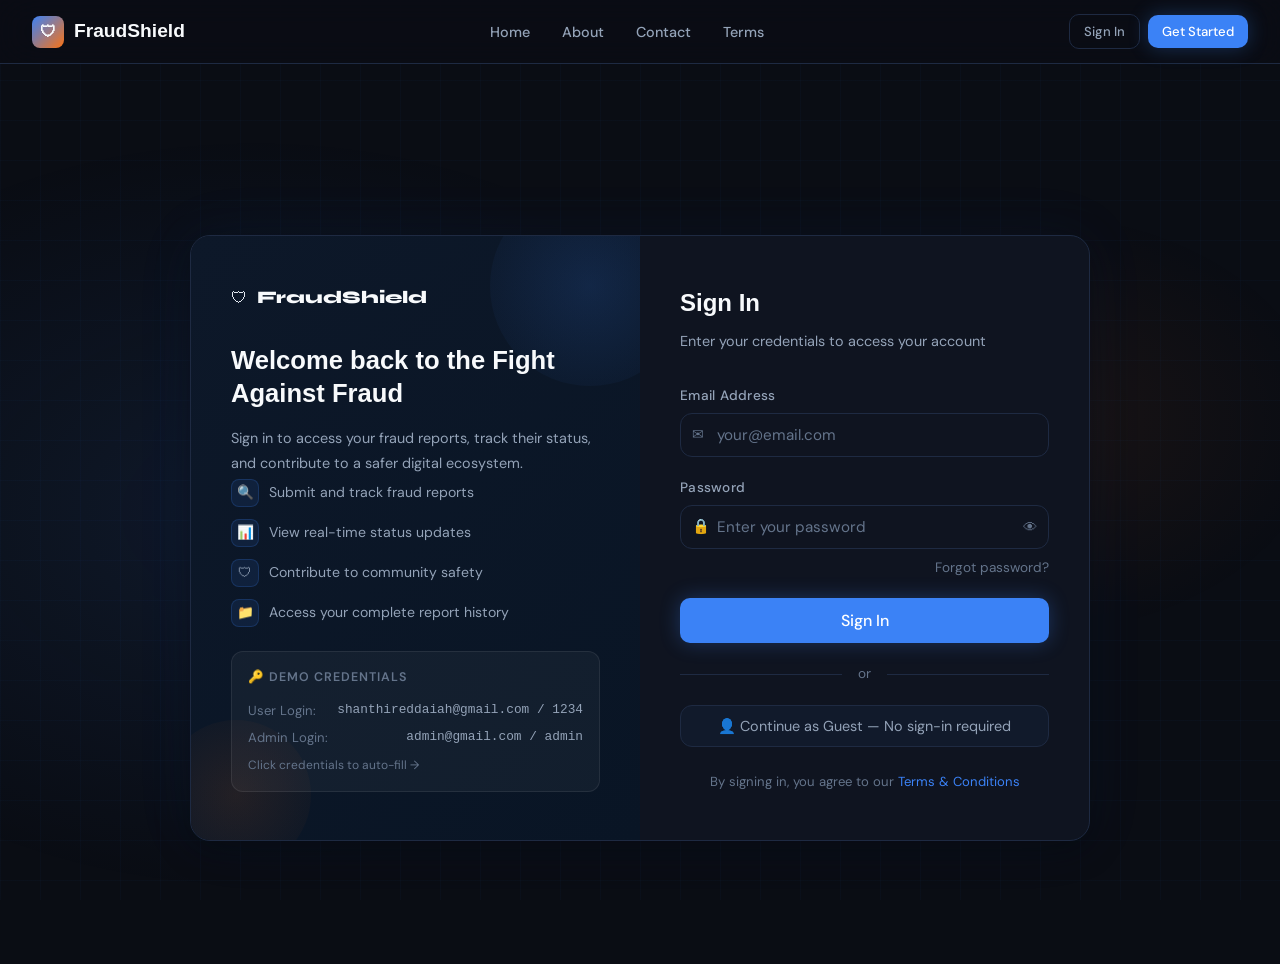
==== login.html @ a85799cc "Add files via upload initial commit" ====
<!DOCTYPE html>
<html lang="en">
<head>
<meta charset="UTF-8">
<meta name="viewport" content="width=device-width, initial-scale=1.0">
<title>Sign In — FraudShield</title>
<link rel="stylesheet" href="style.css">
<style>
.auth-page {
  min-height: 100vh;
  display: flex;
  align-items: center;
  justify-content: center;
  padding: 5rem 1rem 2rem;
  position: relative;
  overflow: hidden;
}

.auth-bg {
  position: absolute; inset: 0;
  background:
    radial-gradient(ellipse 60% 60% at 20% 50%, rgba(59,130,246,0.1) 0%, transparent 70%),
    radial-gradient(ellipse 40% 40% at 80% 40%, rgba(249,115,22,0.07) 0%, transparent 60%);
  pointer-events: none;
}

.auth-container {
  display: grid;
  grid-template-columns: 1fr 1fr;
  gap: 0;
  max-width: 900px;
  width: 100%;
  background: var(--bg2);
  border: 1px solid var(--border);
  border-radius: var(--radius-lg);
  overflow: hidden;
  box-shadow: var(--shadow), 0 0 60px rgba(59,130,246,0.08);
  position: relative;
  z-index: 1;
}

.auth-left {
  background: linear-gradient(135deg, #0d1829 0%, #091525 100%);
  padding: 3rem 2.5rem;
  display: flex;
  flex-direction: column;
  justify-content: space-between;
  position: relative;
  overflow: hidden;
}

.auth-left::before {
  content: '';
  position: absolute;
  top: -50px; right: -50px;
  width: 200px; height: 200px;
  background: radial-gradient(circle, rgba(59,130,246,0.15), transparent);
  border-radius: 50%;
}

.auth-left::after {
  content: '';
  position: absolute;
  bottom: -30px; left: -30px;
  width: 150px; height: 150px;
  background: radial-gradient(circle, rgba(249,115,22,0.1), transparent);
  border-radius: 50%;
}

.auth-brand { position: relative; z-index: 1; }
.auth-brand .logo { display: flex; align-items: center; gap: 10px; margin-bottom: 2rem; }
.auth-brand h2 {
  font-family: sans-serif;
  font-size: 1.6rem; font-weight: 800; color: var(--heading);
  line-height: 1.3; margin-bottom: 1rem;
}
.auth-brand p { color: var(--text2); font-size: 0.9rem; line-height: 1.7; }

.auth-features {
  position: relative; z-index: 1;
}
.auth-feature-item {
  display: flex; align-items: center; gap: 10px;
  margin-bottom: 0.75rem;
  color: var(--text2); font-size: 0.88rem;
}
.auth-feature-item span:first-child {
  width: 28px; height: 28px;
  background: rgba(59,130,246,0.1); border: 1px solid rgba(59,130,246,0.2);
  border-radius: 8px; display: flex; align-items: center; justify-content: center;
  font-size: 0.85rem; flex-shrink: 0;
}

.auth-demo-creds {
  position: relative; z-index: 1;
  background: rgba(255,255,255,0.04);
  border: 1px solid rgba(255,255,255,0.08);
  border-radius: var(--radius);
  padding: 1rem;
  margin-top: 1.5rem;
}
.auth-demo-creds h4 {
  font-size: 0.78rem; font-weight: 600; color: var(--text3);
  letter-spacing: 0.08em; text-transform: uppercase; margin-bottom: 0.75rem;
}
.cred-row {
  display: flex; justify-content: space-between;
  margin-bottom: 0.4rem; font-size: 0.82rem;
}
.cred-label { color: var(--text3); }
.cred-val {
  color: var(--text2); font-family: monospace;
  font-size: 0.8rem; cursor: pointer;
}
.cred-val:hover { color: var(--primary); }

.auth-right {
  padding: 3rem 2.5rem;
}

.auth-right h3 {
  font-family: sans-serif;
  font-size: 1.5rem; font-weight: 800; color: var(--heading);
  margin-bottom: 0.5rem;
}
.auth-right .subtitle {
  color: var(--text2); font-size: 0.9rem; margin-bottom: 2rem;
}

.input-wrapper {
  position: relative;
}
.input-icon {
  position: absolute; left: 12px; top: 50%; transform: translateY(-50%);
  color: var(--text3); font-size: 0.9rem; pointer-events: none;
}
.input-wrapper input { padding-left: 36px; }

.show-password {
  position: absolute; right: 12px; top: 50%; transform: translateY(-50%);
  background: none; border: none; color: var(--text3);
  cursor: pointer; font-size: 0.9rem; transition: color 0.2s;
}
.show-password:hover { color: var(--text); }

.forgot-link {
  display: block; text-align: right;
  color: var(--text3); font-size: 0.85rem; text-decoration: none;
  margin-top: 0.5rem; transition: color 0.2s;
}
.forgot-link:hover { color: var(--primary); }

.divider-text {
  display: flex; align-items: center; gap: 1rem;
  margin: 1.25rem 0; color: var(--text3); font-size: 0.85rem;
}
.divider-text::before, .divider-text::after {
  content: ''; flex: 1; height: 1px; background: var(--border);
}

.guest-btn {
  width: 100%;
  background: var(--glass);
  border: 1px solid var(--border);
  border-radius: var(--radius);
  padding: 11px;
  color: var(--text2);
  font-family: 'DM Sans', sans-serif;
  font-size: 0.9rem;
  cursor: pointer;
  transition: all 0.2s;
  display: flex; align-items: center; justify-content: center; gap: 8px;
}
.guest-btn:hover { border-color: var(--border2); color: var(--heading); background: rgba(59,130,246,0.05); }

@media (max-width: 768px) {
  .auth-container { grid-template-columns: 1fr; }
  .auth-left { display: none; }
  .auth-right { padding: 2rem 1.5rem; }
}
</style>
</head>
<body>
<div id="nav-placeholder"></div>
<div id="toast-container"></div>

<main>
  <div class="auth-page">
    <div class="auth-bg"></div>
    <div class="auth-container">
      <!-- LEFT PANEL -->
      <div class="auth-left">
        <div class="auth-brand">
          <div class="logo">
            <div class="logo-icon">🛡</div>
            <span style="font-family:'Syne',sans-serif;font-weight:800;font-size:1.1rem;color:var(--heading);">FraudShield</span>
          </div>
          <h2>Welcome back to the Fight Against Fraud</h2>
          <p>Sign in to access your fraud reports, track their status, and contribute to a safer digital ecosystem.</p>
        </div>
        <div>
          <div class="auth-features">
            <div class="auth-feature-item"><span>🔍</span><span>Submit and track fraud reports</span></div>
            <div class="auth-feature-item"><span>📊</span><span>View real-time status updates</span></div>
            <div class="auth-feature-item"><span>🛡</span><span>Contribute to community safety</span></div>
            <div class="auth-feature-item"><span>📁</span><span>Access your complete report history</span></div>
          </div>
          <div class="auth-demo-creds">
            <h4>🔑 Demo Credentials</h4>
            <div class="cred-row"><span class="cred-label">User Login:</span><span class="cred-val" onclick="fillCreds('shanthireddaiah@gmail.com','1234')">shanthireddaiah@gmail.com / 1234</span></div>
            <div class="cred-row"><span class="cred-label">Admin Login:</span><span class="cred-val" onclick="fillCreds('admin@gmail.com','admin')">admin@gmail.com / admin</span></div>
            <p style="font-size:0.75rem;color:var(--text3);margin-top:0.5rem;">Click credentials to auto-fill →</p>
          </div>
        </div>
      </div>

      <!-- RIGHT PANEL -->
      <div class="auth-right">
        <h3>Sign In</h3>
        <p class="subtitle">Enter your credentials to access your account</p>

        <div id="login-alert"></div>

        <div class="form-group">
          <label>Email Address</label>
          <div class="input-wrapper">
            <span class="input-icon">✉</span>
            <input type="email" id="email" placeholder="your@email.com" onkeydown="if(event.key==='Enter')doLogin()">
          </div>
        </div>

        <div class="form-group">
          <label>Password</label>
          <div class="input-wrapper">
            <span class="input-icon">🔒</span>
            <input type="password" id="password" placeholder="Enter your password" id="password" onkeydown="if(event.key==='Enter')doLogin()">
            <button class="show-password" onclick="togglePassword()" id="show-pw-btn">👁</button>
          </div>
          <a href="forgot.html" class="forgot-link">Forgot password?</a>
        </div>

        <button class="btn btn-primary btn-full btn-lg" onclick="doLogin()" id="login-btn">Sign In</button>

        <div class="divider-text">or</div>

        <button class="guest-btn" onclick="guestAccess()">
          👤 Continue as Guest — No sign-in required
        </button>

        <p style="text-align:center;color:var(--text3);font-size:0.82rem;margin-top:1.5rem;">
          By signing in, you agree to our <a href="terms.html" style="color:var(--primary);text-decoration:none;">Terms & Conditions</a>
        </p>
      </div>
    </div>
  </div>
</main>

<script src="app.js"></script>
<script>
document.getElementById('nav-placeholder').innerHTML = renderNav('login.html');

// Redirect if already logged in
if (Auth.isLoggedIn()) {
  const s = Auth.getSession();
  window.location.href = s.role === 'admin' ? 'admin.html' : 'dashboard.html';
}

function doLogin() {
  const email = document.getElementById('email').value.trim();
  const password = document.getElementById('password').value;
  const alertEl = document.getElementById('login-alert');
  const btn = document.getElementById('login-btn');

  if (!email || !password) {
    alertEl.innerHTML = `<div class="alert alert-error">✕ Please enter both email and password.</div>`;
    return;
  }

  btn.innerHTML = '<div class="spinner"></div> Signing in...';
  btn.disabled = true;

  setTimeout(() => {
    const result = Auth.login(email, password);
    if (result.success) {
      alertEl.innerHTML = `<div class="alert alert-success">✓ Welcome back, ${result.user.name}! Redirecting...</div>`;
      setTimeout(() => {
        window.location.href = result.user.role === 'admin' ? 'admin.html' : 'dashboard.html';
      }, 900);
    } else {
      alertEl.innerHTML = `<div class="alert alert-error">✕ ${result.error}</div>`;
      btn.innerHTML = 'Sign In';
      btn.disabled = false;
    }
  }, 600);
}

function togglePassword() {
  const pw = document.getElementById('password');
  pw.type = pw.type === 'password' ? 'text' : 'password';
}

function fillCreds(email, password) {
  document.getElementById('email').value = email;
  document.getElementById('password').value = password;
  showToast('Credentials filled! Click Sign In.', 'info');
}

function guestAccess() {
  window.location.href = 'index.html';
}
</script>
</body>
</html>
---- style.css ----
@import url('https://fonts.googleapis.com/css2?family=Syne:wght@400;500;600;700;800&family=DM+Sans:ital,opsz,wght@0,9..40,300;0,9..40,400;0,9..40,500;1,9..40,300&display=swap');

:root {
  --bg: #0a0d14;
  --bg2: #0f1420;
  --bg3: #151c2e;
  --border: #1e2a42;
  --border2: #243252;
  --primary: #3b82f6;
  --primary-glow: rgba(59,130,246,0.15);
  --primary-dark: #1d4ed8;
  --accent: #f97316;
  --accent-glow: rgba(249,115,22,0.15);
  --danger: #ef4444;
  --success: #22c55e;
  --warning: #eab308;
  --info: #38bdf8;
  --text: #e2e8f0;
  --text2: #94a3b8;
  --text3: #64748b;
  --heading: #f8fafc;
  --card: rgba(15,20,32,0.85);
  --glass: rgba(59,130,246,0.05);
  --radius: 12px;
  --radius-lg: 20px;
  --shadow: 0 8px 32px rgba(0,0,0,0.4);
  --shadow-blue: 0 0 40px rgba(59,130,246,0.15);
}

*, *::before, *::after { box-sizing: border-box; margin: 0; padding: 0; }

html { scroll-behavior: smooth; }

body {
  font-family: 'DM Sans', sans-serif;
  background: var(--bg);
  color: var(--text);
  min-height: 100vh;
  line-height: 1.6;
  overflow-x: hidden;
}

/* GRID BACKGROUND */
body::before {
  content: '';
  position: fixed;
  inset: 0;
  background-image:
    linear-gradient(rgba(59,130,246,0.03) 1px, transparent 1px),
    linear-gradient(90deg, rgba(59,130,246,0.03) 1px, transparent 1px);
  background-size: 40px 40px;
  pointer-events: none;
  z-index: 0;
}

/* NAV */
nav {
  position: fixed;
  top: 0; left: 0; right: 0;
  z-index: 1000;
  background: rgba(10,13,20,0.9);
  backdrop-filter: blur(20px);
  border-bottom: 1px solid var(--border);
  padding: 0 2rem;
  height: 64px;
  display: flex;
  align-items: center;
  justify-content: space-between;
}

.nav-logo {
  display: flex;
  align-items: center;
  gap: 10px;
  font-family: sans-serif;
  font-weight: 800;
  font-size: 1.2rem;
  color: var(--heading);
  text-decoration: none;
}

.nav-logo .logo-icon {
  width: 32px; height: 32px;
  background: linear-gradient(135deg, var(--primary), var(--accent));
  border-radius: 8px;
  display: flex; align-items: center; justify-content: center;
  font-size: 16px;
}

.nav-links {
  display: flex;
  align-items: center;
  gap: 0.25rem;
  list-style: none;
}

.nav-links a {
  padding: 6px 14px;
  color: var(--text2);
  text-decoration: none;
  font-size: 0.9rem;
  font-weight: 500;
  border-radius: 8px;
  transition: all 0.2s;
}

.nav-links a:hover, .nav-links a.active {
  color: var(--heading);
  background: var(--glass);
}

.nav-auth {
  display: flex;
  align-items: center;
  gap: 0.5rem;
}

.btn {
  display: inline-flex;
  align-items: center;
  gap: 6px;
  padding: 9px 20px;
  border-radius: 10px;
  font-size: 0.9rem;
  font-weight: 500;
  font-family: 'DM Sans', sans-serif;
  cursor: pointer;
  transition: all 0.2s;
  border: none;
  text-decoration: none;
}

.btn-ghost {
  background: transparent;
  color: var(--text2);
  border: 1px solid var(--border);
}
.btn-ghost:hover { color: var(--heading); border-color: var(--border2); background: var(--glass); }

.btn-primary {
  background: var(--primary);
  color: #fff;
  box-shadow: 0 0 20px rgba(59,130,246,0.3);
}
.btn-primary:hover { background: var(--primary-dark); box-shadow: 0 0 30px rgba(59,130,246,0.4); transform: translateY(-1px); }

.btn-accent {
  background: var(--accent);
  color: #fff;
  box-shadow: 0 0 20px rgba(249,115,22,0.3);
}
.btn-accent:hover { opacity: 0.9; transform: translateY(-1px); }

.btn-danger {
  background: var(--danger);
  color: #fff;
}
.btn-danger:hover { opacity: 0.9; }

.btn-success {
  background: var(--success);
  color: #fff;
}

.btn-sm { padding: 6px 14px; font-size: 0.82rem; }
.btn-lg { padding: 12px 28px; font-size: 1rem; }
.btn-full { width: 100%; justify-content: center; }

/* MAIN CONTENT */
main {
  padding-top: 64px;
  position: relative;
  z-index: 1;
}

/* CARDS */
.card {
  background: var(--card);
  border: 1px solid var(--border);
  border-radius: var(--radius-lg);
  padding: 1.5rem;
  backdrop-filter: blur(10px);
}

.card:hover { border-color: var(--border2); }

/* FORM ELEMENTS */
.form-group { margin-bottom: 1.25rem; }

label {
  display: block;
  font-size: 0.85rem;
  font-weight: 500;
  color: var(--text2);
  margin-bottom: 6px;
  letter-spacing: 0.02em;
}

input, select, textarea {
  width: 100%;
  background: var(--bg2);
  border: 1px solid var(--border);
  border-radius: var(--radius);
  padding: 11px 14px;
  color: var(--text);
  font-family: 'DM Sans', sans-serif;
  font-size: 0.95rem;
  transition: all 0.2s;
  outline: none;
}

input:focus, select:focus, textarea:focus {
  border-color: var(--primary);
  box-shadow: 0 0 0 3px rgba(59,130,246,0.1);
}

input::placeholder, textarea::placeholder { color: var(--text3); }

select option { background: var(--bg2); }

/* STATUS BADGES */
.badge {
  display: inline-flex;
  align-items: center;
  gap: 4px;
  padding: 3px 10px;
  border-radius: 20px;
  font-size: 0.78rem;
  font-weight: 600;
  letter-spacing: 0.04em;
  text-transform: uppercase;
}

.badge-pending { background: rgba(234,179,8,0.15); color: var(--warning); border: 1px solid rgba(234,179,8,0.2); }
.badge-verified { background: rgba(34,197,94,0.15); color: var(--success); border: 1px solid rgba(34,197,94,0.2); }
.badge-rejected { background: rgba(239,68,68,0.15); color: var(--danger); border: 1px solid rgba(239,68,68,0.2); }
.badge-review { background: rgba(56,189,248,0.15); color: var(--info); border: 1px solid rgba(56,189,248,0.2); }

/* SECTION HEADER */
.section-header {
  margin-bottom: 2rem;
}
.section-header h1, .section-header h2 {
  font-family: sans-serif;
  font-weight: 700;
  color: var(--heading);
}
.section-header p { color: var(--text2); margin-top: 0.5rem; }

/* ALERT */
.alert {
  padding: 12px 16px;
  border-radius: var(--radius);
  font-size: 0.9rem;
  margin-bottom: 1rem;
  display: flex;
  align-items: center;
  gap: 8px;
}
.alert-error { background: rgba(239,68,68,0.1); border: 1px solid rgba(239,68,68,0.2); color: #fca5a5; }
.alert-success { background: rgba(34,197,94,0.1); border: 1px solid rgba(34,197,94,0.2); color: #86efac; }
.alert-info { background: rgba(59,130,246,0.1); border: 1px solid rgba(59,130,246,0.2); color: #93c5fd; }

/* TABLE */
.data-table {
  width: 100%;
  border-collapse: collapse;
  font-size: 0.9rem;
}
.data-table th {
  text-align: left;
  padding: 10px 14px;
  font-size: 0.78rem;
  font-weight: 600;
  color: var(--text3);
  letter-spacing: 0.06em;
  text-transform: uppercase;
  border-bottom: 1px solid var(--border);
}
.data-table td {
  padding: 12px 14px;
  border-bottom: 1px solid rgba(30,42,66,0.5);
  color: var(--text);
}
.data-table tr:last-child td { border-bottom: none; }
.data-table tr:hover td { background: rgba(59,130,246,0.03); }

/* MODAL */
.modal-overlay {
  position: fixed;
  inset: 0;
  background: rgba(0,0,0,0.7);
  backdrop-filter: blur(4px);
  z-index: 9000;
  display: flex;
  align-items: center;
  justify-content: center;
  opacity: 0;
  pointer-events: none;
  transition: opacity 0.2s;
}
.modal-overlay.active { opacity: 1; pointer-events: all; }
.modal {
  background: var(--bg2);
  border: 1px solid var(--border);
  border-radius: var(--radius-lg);
  padding: 2rem;
  width: 100%;
  max-width: 480px;
  margin: 1rem;
  transform: translateY(20px);
  transition: transform 0.2s;
  box-shadow: var(--shadow), var(--shadow-blue);
}
.modal-overlay.active .modal { transform: translateY(0); }
.modal-header {
  display: flex;
  align-items: center;
  justify-content: space-between;
  margin-bottom: 1.5rem;
}
.modal-title {
  font-family: sans-serif;
  font-weight: 700;
  font-size: 1.2rem;
  color: var(--heading);
}
.modal-close {
  background: none;
  border: none;
  color: var(--text3);
  cursor: pointer;
  font-size: 1.2rem;
  transition: color 0.2s;
  padding: 4px;
}
.modal-close:hover { color: var(--heading); }

/* HAMBURGER NAV */
.nav-toggle {
  display: none;
  background: none;
  border: 1px solid var(--border);
  color: var(--text2);
  padding: 6px 10px;
  border-radius: 8px;
  cursor: pointer;
  font-size: 1.1rem;
}

/* PAGE CONTAINER */
.page-container {
  max-width: 1200px;
  margin: 0 auto;
  padding: 3rem 2rem;
}

/* DIVIDER */
.divider {
  border: none;
  border-top: 1px solid var(--border);
  margin: 1.5rem 0;
}

/* GLOW ORBS */
.glow-orb {
  position: absolute;
  border-radius: 50%;
  filter: blur(80px);
  pointer-events: none;
  opacity: 0.4;
}

/* LOADING SPINNER */
.spinner {
  width: 20px; height: 20px;
  border: 2px solid rgba(255,255,255,0.2);
  border-top-color: #fff;
  border-radius: 50%;
  animation: spin 0.6s linear infinite;
}
@keyframes spin { to { transform: rotate(360deg); } }

/* TOAST */
#toast-container {
  position: fixed;
  bottom: 2rem;
  right: 2rem;
  z-index: 99999;
  display: flex;
  flex-direction: column;
  gap: 0.5rem;
}
.toast {
  background: var(--bg2);
  border: 1px solid var(--border);
  border-radius: var(--radius);
  padding: 12px 18px;
  font-size: 0.9rem;
  box-shadow: var(--shadow);
  display: flex;
  align-items: center;
  gap: 10px;
  min-width: 280px;
  animation: slideIn 0.3s ease;
}
.toast.success { border-left: 3px solid var(--success); }
.toast.error { border-left: 3px solid var(--danger); }
.toast.info { border-left: 3px solid var(--primary); }
@keyframes slideIn { from { transform: translateX(100px); opacity: 0; } to { transform: translateX(0); opacity: 1; } }
@keyframes fadeOut { to { opacity: 0; transform: translateX(100px); } }

/* FOOTER */
footer {
  background: var(--bg2);
  border-top: 1px solid var(--border);
  padding: 3rem 2rem 2rem;
  margin-top: 4rem;
  position: relative;
  z-index: 1;
}

.footer-grid {
  max-width: 1200px;
  margin: 0 auto;
  display: grid;
  grid-template-columns: 2fr 1fr 1fr;
  gap: 3rem;
  margin-bottom: 2rem;
}

.footer-brand p {
  color: var(--text2);
  font-size: 0.9rem;
  line-height: 1.7;
  margin-top: 0.75rem;
}

.footer-links h4 {
  font-family: sans-serif;
  font-size: 0.85rem;
  font-weight: 700;
  color: var(--text2);
  letter-spacing: 0.08em;
  text-transform: uppercase;
  margin-bottom: 1rem;
}

.footer-links ul { list-style: none; }
.footer-links li { margin-bottom: 0.5rem; }
.footer-links a {
  color: var(--text3);
  text-decoration: none;
  font-size: 0.9rem;
  transition: color 0.2s;
}
.footer-links a:hover { color: var(--text); }

.footer-bottom {
  max-width: 1200px;
  margin: 0 auto;
  padding-top: 1.5rem;
  border-top: 1px solid var(--border);
  display: flex;
  align-items: center;
  justify-content: space-between;
  color: var(--text3);
  font-size: 0.85rem;
}

/* RESPONSIVE */
@media (max-width: 768px) {
  .nav-links, .nav-auth { display: none; }
  .nav-links.open, .nav-auth.open {
    display: flex;
    flex-direction: column;
    position: fixed;
    top: 64px; left: 0; right: 0;
    background: var(--bg2);
    border-bottom: 1px solid var(--border);
    padding: 1rem;
    gap: 0.25rem;
    z-index: 999;
  }
  .nav-toggle { display: block; }
  .footer-grid { grid-template-columns: 1fr; gap: 2rem; }
  .page-container { padding: 2rem 1rem; }
}
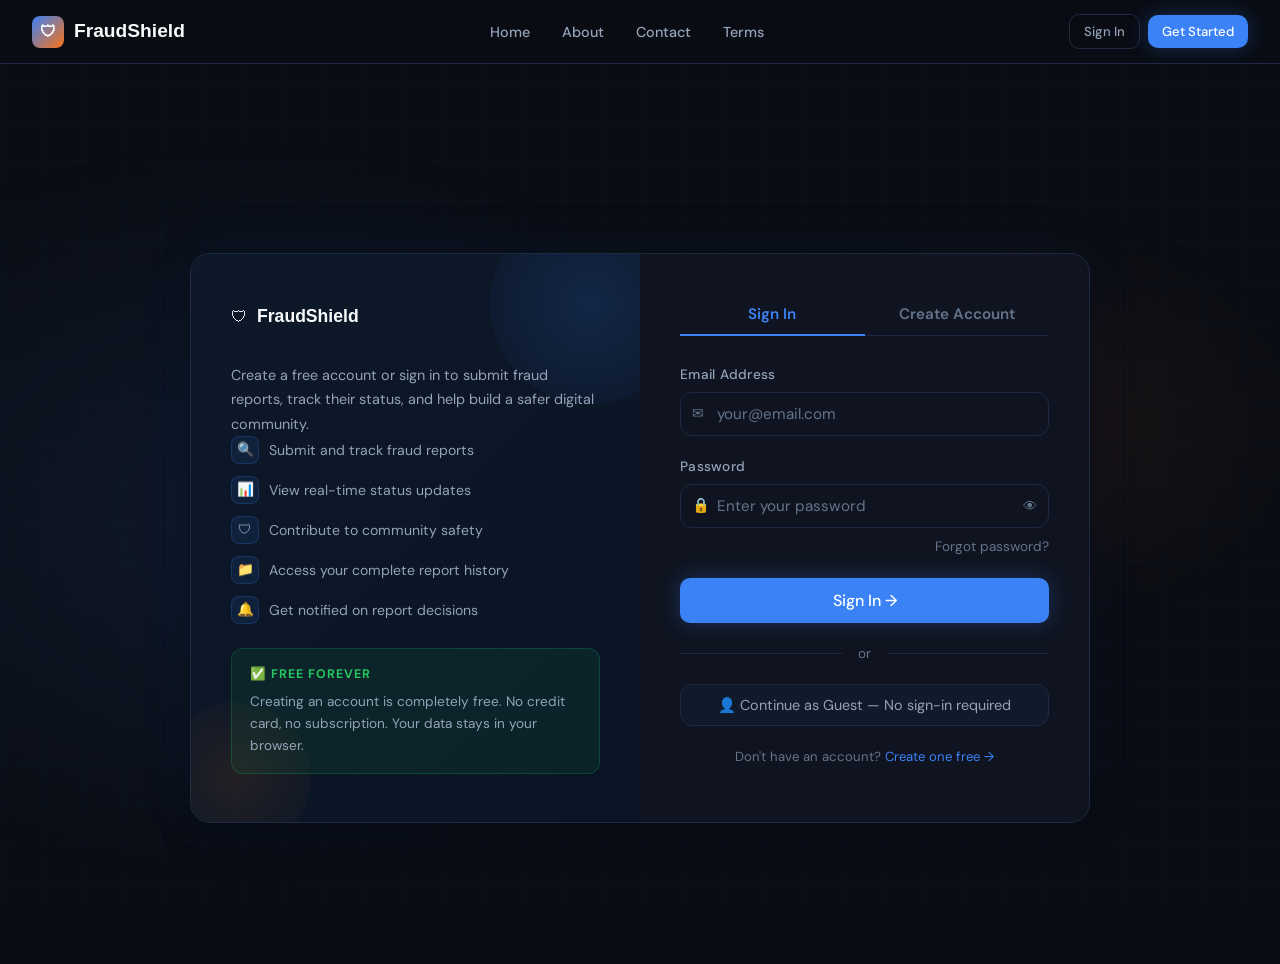
==== commit 3cff867e: "update the sign up page" ====
--- a/login.html
+++ b/login.html
@@ -3,7 +3,7 @@
 <head>
 <meta charset="UTF-8">
 <meta name="viewport" content="width=device-width, initial-scale=1.0">
-<title>Sign In — FraudShield</title>
+<title>Sign In / Sign Up — FraudShield</title>
 <link rel="stylesheet" href="style.css">
 <style>
 .auth-page {
@@ -15,7 +15,6 @@
   position: relative;
   overflow: hidden;
 }
-
 .auth-bg {
   position: absolute; inset: 0;
   background:
@@ -23,7 +22,6 @@
     radial-gradient(ellipse 40% 40% at 80% 40%, rgba(249,115,22,0.07) 0%, transparent 60%);
   pointer-events: none;
 }
-
 .auth-container {
   display: grid;
   grid-template-columns: 1fr 1fr;
@@ -38,7 +36,6 @@
   position: relative;
   z-index: 1;
 }
-
 .auth-left {
   background: linear-gradient(135deg, #0d1829 0%, #091525 100%);
   padding: 3rem 2.5rem;
@@ -48,7 +45,6 @@
   position: relative;
   overflow: hidden;
 }
-
 .auth-left::before {
   content: '';
   position: absolute;
@@ -57,7 +53,6 @@
   background: radial-gradient(circle, rgba(59,130,246,0.15), transparent);
   border-radius: 50%;
 }
-
 .auth-left::after {
   content: '';
   position: absolute;
@@ -66,19 +61,15 @@
   background: radial-gradient(circle, rgba(249,115,22,0.1), transparent);
   border-radius: 50%;
 }
-
 .auth-brand { position: relative; z-index: 1; }
 .auth-brand .logo { display: flex; align-items: center; gap: 10px; margin-bottom: 2rem; }
 .auth-brand h2 {
-  font-family: sans-serif;
+  font-family: 'Syne', sans-serif;
   font-size: 1.6rem; font-weight: 800; color: var(--heading);
   line-height: 1.3; margin-bottom: 1rem;
 }
 .auth-brand p { color: var(--text2); font-size: 0.9rem; line-height: 1.7; }
-
-.auth-features {
-  position: relative; z-index: 1;
-}
+.auth-features { position: relative; z-index: 1; }
 .auth-feature-item {
   display: flex; align-items: center; gap: 10px;
   margin-bottom: 0.75rem;
@@ -90,59 +81,60 @@
   border-radius: 8px; display: flex; align-items: center; justify-content: center;
   font-size: 0.85rem; flex-shrink: 0;
 }
-
-.auth-demo-creds {
+.left-badge {
   position: relative; z-index: 1;
-  background: rgba(255,255,255,0.04);
-  border: 1px solid rgba(255,255,255,0.08);
+  background: rgba(34,197,94,0.08);
+  border: 1px solid rgba(34,197,94,0.2);
   border-radius: var(--radius);
-  padding: 1rem;
+  padding: 1rem 1.1rem;
   margin-top: 1.5rem;
 }
-.auth-demo-creds h4 {
-  font-size: 0.78rem; font-weight: 600; color: var(--text3);
-  letter-spacing: 0.08em; text-transform: uppercase; margin-bottom: 0.75rem;
-}
-.cred-row {
-  display: flex; justify-content: space-between;
-  margin-bottom: 0.4rem; font-size: 0.82rem;
-}
-.cred-label { color: var(--text3); }
-.cred-val {
-  color: var(--text2); font-family: monospace;
-  font-size: 0.8rem; cursor: pointer;
-}
-.cred-val:hover { color: var(--primary); }
-
-.auth-right {
-  padding: 3rem 2.5rem;
-}
-
-.auth-right h3 {
-  font-family: sans-serif;
-  font-size: 1.5rem; font-weight: 800; color: var(--heading);
-  margin-bottom: 0.5rem;
-}
-.auth-right .subtitle {
-  color: var(--text2); font-size: 0.9rem; margin-bottom: 2rem;
-}
-
-.input-wrapper {
-  position: relative;
-}
+.left-badge .badge-title {
+  font-size: 0.78rem; font-weight: 700; color: var(--success);
+  letter-spacing: 0.08em; text-transform: uppercase; margin-bottom: 0.4rem;
+}
+.left-badge p { color: var(--text2); font-size: 0.85rem; line-height: 1.6; margin: 0; }
+
+/* RIGHT */
+.auth-right { padding: 2.5rem 2.5rem; }
+
+/* TABS */
+.auth-tabs {
+  display: flex;
+  border-bottom: 1px solid var(--border);
+  margin-bottom: 1.75rem;
+}
+.auth-tab {
+  flex: 1; text-align: center;
+  padding: 10px 0;
+  background: none; border: none;
+  font-family: 'DM Sans', sans-serif;
+  font-size: 0.95rem; font-weight: 600;
+  color: var(--text3);
+  cursor: pointer;
+  border-bottom: 2px solid transparent;
+  margin-bottom: -1px;
+  transition: all 0.2s;
+}
+.auth-tab.active { color: var(--primary); border-bottom-color: var(--primary); }
+.auth-tab:hover:not(.active) { color: var(--text2); }
+
+.tab-panel { display: none; }
+.tab-panel.active { display: block; }
+
+/* INPUTS */
+.input-wrapper { position: relative; }
 .input-icon {
   position: absolute; left: 12px; top: 50%; transform: translateY(-50%);
   color: var(--text3); font-size: 0.9rem; pointer-events: none;
 }
 .input-wrapper input { padding-left: 36px; }
-
 .show-password {
   position: absolute; right: 12px; top: 50%; transform: translateY(-50%);
   background: none; border: none; color: var(--text3);
   cursor: pointer; font-size: 0.9rem; transition: color 0.2s;
 }
 .show-password:hover { color: var(--text); }
-
 .forgot-link {
   display: block; text-align: right;
   color: var(--text3); font-size: 0.85rem; text-decoration: none;
@@ -150,6 +142,19 @@
 }
 .forgot-link:hover { color: var(--primary); }
 
+/* STRENGTH */
+.strength-bar {
+  height: 4px; border-radius: 2px;
+  background: var(--border); margin-top: 8px; overflow: hidden;
+}
+.strength-fill {
+  height: 100%; border-radius: 2px;
+  transition: width 0.3s ease, background 0.3s ease;
+  width: 0%;
+}
+.strength-label { font-size: 0.75rem; margin-top: 4px; color: var(--text3); }
+
+/* DIVIDER */
 .divider-text {
   display: flex; align-items: center; gap: 1rem;
   margin: 1.25rem 0; color: var(--text3); font-size: 0.85rem;
@@ -173,6 +178,20 @@
 }
 .guest-btn:hover { border-color: var(--border2); color: var(--heading); background: rgba(59,130,246,0.05); }
 
+.checkbox-row {
+  display: flex; align-items: flex-start; gap: 10px; margin-bottom: 1.25rem;
+}
+.checkbox-row input[type="checkbox"] {
+  width: 16px; height: 16px; margin-top: 3px;
+  accent-color: var(--primary); flex-shrink: 0;
+}
+.checkbox-row label {
+  font-size: 0.85rem; color: var(--text2);
+  cursor: pointer; margin: 0; line-height: 1.5;
+}
+.checkbox-row a { color: var(--primary); text-decoration: none; }
+.checkbox-row a:hover { text-decoration: underline; }
+
 @media (max-width: 768px) {
   .auth-container { grid-template-columns: 1fr; }
   .auth-left { display: none; }
@@ -188,15 +207,15 @@
   <div class="auth-page">
     <div class="auth-bg"></div>
     <div class="auth-container">
+
       <!-- LEFT PANEL -->
       <div class="auth-left">
         <div class="auth-brand">
           <div class="logo">
             <div class="logo-icon">🛡</div>
-            <span style="font-family:'Syne',sans-serif;font-weight:800;font-size:1.1rem;color:var(--heading);">FraudShield</span>
-          </div>
-          <h2>Welcome back to the Fight Against Fraud</h2>
-          <p>Sign in to access your fraud reports, track their status, and contribute to a safer digital ecosystem.</p>
+            <span style="font-family: sans-serif;font-weight:800;font-size:1.1rem;color:var(--heading);">FraudShield</span>
+          </div>
+          <p>Create a free account or sign in to submit fraud reports, track their status, and help build a safer digital community.</p>
         </div>
         <div>
           <div class="auth-features">
@@ -204,52 +223,98 @@
             <div class="auth-feature-item"><span>📊</span><span>View real-time status updates</span></div>
             <div class="auth-feature-item"><span>🛡</span><span>Contribute to community safety</span></div>
             <div class="auth-feature-item"><span>📁</span><span>Access your complete report history</span></div>
-          </div>
-          <div class="auth-demo-creds">
-            <h4>🔑 Demo Credentials</h4>
-            <div class="cred-row"><span class="cred-label">User Login:</span><span class="cred-val" onclick="fillCreds('shanthireddaiah@gmail.com','1234')">shanthireddaiah@gmail.com / 1234</span></div>
-            <div class="cred-row"><span class="cred-label">Admin Login:</span><span class="cred-val" onclick="fillCreds('admin@gmail.com','admin')">admin@gmail.com / admin</span></div>
-            <p style="font-size:0.75rem;color:var(--text3);margin-top:0.5rem;">Click credentials to auto-fill →</p>
+            <div class="auth-feature-item"><span>🔔</span><span>Get notified on report decisions</span></div>
+          </div>
+          <div class="left-badge">
+            <div class="badge-title">✅ Free Forever</div>
+            <p>Creating an account is completely free. No credit card, no subscription. Your data stays in your browser.</p>
           </div>
         </div>
       </div>
 
       <!-- RIGHT PANEL -->
       <div class="auth-right">
-        <h3>Sign In</h3>
-        <p class="subtitle">Enter your credentials to access your account</p>
-
-        <div id="login-alert"></div>
-
-        <div class="form-group">
-          <label>Email Address</label>
-          <div class="input-wrapper">
-            <span class="input-icon">✉</span>
-            <input type="email" id="email" placeholder="your@email.com" onkeydown="if(event.key==='Enter')doLogin()">
-          </div>
+
+        <div class="auth-tabs">
+          <button class="auth-tab active" id="tab-signin" onclick="switchAuthTab('signin')">Sign In</button>
+          <button class="auth-tab" id="tab-signup" onclick="switchAuthTab('signup')">Create Account</button>
         </div>
 
-        <div class="form-group">
-          <label>Password</label>
-          <div class="input-wrapper">
-            <span class="input-icon">🔒</span>
-            <input type="password" id="password" placeholder="Enter your password" id="password" onkeydown="if(event.key==='Enter')doLogin()">
-            <button class="show-password" onclick="togglePassword()" id="show-pw-btn">👁</button>
-          </div>
-          <a href="forgot.html" class="forgot-link">Forgot password?</a>
+        <!-- ── SIGN IN ── -->
+        <div class="tab-panel active" id="panel-signin">
+          <div id="signin-alert"></div>
+          <div class="form-group">
+            <label>Email Address</label>
+            <div class="input-wrapper">
+              <span class="input-icon">✉</span>
+              <input type="email" id="signin-email" placeholder="your@email.com" onkeydown="if(event.key==='Enter')doLogin()">
+            </div>
+          </div>
+          <div class="form-group">
+            <label>Password</label>
+            <div class="input-wrapper">
+              <span class="input-icon">🔒</span>
+              <input type="password" id="signin-password" placeholder="Enter your password" onkeydown="if(event.key==='Enter')doLogin()">
+              <button class="show-password" onclick="togglePw('signin-password',this)">👁</button>
+            </div>
+            <a href="forgot.html" class="forgot-link">Forgot password?</a>
+          </div>
+          <button class="btn btn-primary btn-full btn-lg" onclick="doLogin()" id="login-btn">Sign In →</button>
+          <div class="divider-text">or</div>
+          <button class="guest-btn" onclick="guestAccess()">👤 Continue as Guest — No sign-in required</button>
+          <p style="text-align:center;color:var(--text3);font-size:0.82rem;margin-top:1.25rem;">
+            Don't have an account?
+            <a href="#" onclick="switchAuthTab('signup');return false;" style="color:var(--primary);text-decoration:none;">Create one free →</a>
+          </p>
         </div>
 
-        <button class="btn btn-primary btn-full btn-lg" onclick="doLogin()" id="login-btn">Sign In</button>
-
-        <div class="divider-text">or</div>
-
-        <button class="guest-btn" onclick="guestAccess()">
-          👤 Continue as Guest — No sign-in required
-        </button>
-
-        <p style="text-align:center;color:var(--text3);font-size:0.82rem;margin-top:1.5rem;">
-          By signing in, you agree to our <a href="terms.html" style="color:var(--primary);text-decoration:none;">Terms & Conditions</a>
-        </p>
+        <!-- ── SIGN UP ── -->
+        <div class="tab-panel" id="panel-signup">
+          <div id="signup-alert"></div>
+          <div class="form-group">
+            <label>Full Name *</label>
+            <div class="input-wrapper">
+              <span class="input-icon">👤</span>
+              <input type="text" id="signup-name" placeholder="Your full name" onkeydown="if(event.key==='Enter')doSignup()">
+            </div>
+          </div>
+          <div class="form-group">
+            <label>Email Address *</label>
+            <div class="input-wrapper">
+              <span class="input-icon">✉</span>
+              <input type="email" id="signup-email" placeholder="your@email.com" onkeydown="if(event.key==='Enter')doSignup()">
+            </div>
+          </div>
+          <div class="form-group">
+            <label>Password *</label>
+            <div class="input-wrapper">
+              <span class="input-icon">🔒</span>
+              <input type="password" id="signup-password" placeholder="Min. 4 characters" oninput="checkStrength(this.value)" onkeydown="if(event.key==='Enter')doSignup()">
+              <button class="show-password" onclick="togglePw('signup-password',this)">👁</button>
+            </div>
+            <div class="strength-bar"><div class="strength-fill" id="strength-fill"></div></div>
+            <div class="strength-label" id="strength-label"></div>
+          </div>
+          <div class="form-group">
+            <label>Confirm Password *</label>
+            <div class="input-wrapper">
+              <span class="input-icon">🔒</span>
+              <input type="password" id="signup-confirm" placeholder="Re-enter your password" onkeydown="if(event.key==='Enter')doSignup()">
+            </div>
+          </div>
+          <div class="checkbox-row">
+            <input type="checkbox" id="terms-check">
+            <label for="terms-check">I agree to the <a href="terms.html" target="_blank">Terms &amp; Conditions</a> and understand this is a demonstration platform.</label>
+          </div>
+          <button class="btn btn-primary btn-full btn-lg" onclick="doSignup()" id="signup-btn">Create Account →</button>
+          <div class="divider-text">or</div>
+          <button class="guest-btn" onclick="guestAccess()">👤 Continue as Guest — No sign-in required</button>
+          <p style="text-align:center;color:var(--text3);font-size:0.82rem;margin-top:1.25rem;">
+            Already have an account?
+            <a href="#" onclick="switchAuthTab('signin');return false;" style="color:var(--primary);text-decoration:none;">Sign in →</a>
+          </p>
+        </div>
+
       </div>
     </div>
   </div>
@@ -259,55 +324,120 @@
 <script>
 document.getElementById('nav-placeholder').innerHTML = renderNav('login.html');
 
-// Redirect if already logged in
 if (Auth.isLoggedIn()) {
   const s = Auth.getSession();
   window.location.href = s.role === 'admin' ? 'admin.html' : 'dashboard.html';
 }
 
+if (window.location.search.includes('tab=signup')) {
+  switchAuthTab('signup');
+}
+
+function switchAuthTab(tab) {
+  ['signin','signup'].forEach(t => {
+    document.getElementById('tab-' + t).classList.remove('active');
+    document.getElementById('panel-' + t).classList.remove('active');
+  });
+  document.getElementById('tab-' + tab).classList.add('active');
+  document.getElementById('panel-' + tab).classList.add('active');
+  document.getElementById('signin-alert').innerHTML = '';
+  document.getElementById('signup-alert').innerHTML = '';
+}
+
 function doLogin() {
-  const email = document.getElementById('email').value.trim();
-  const password = document.getElementById('password').value;
-  const alertEl = document.getElementById('login-alert');
-  const btn = document.getElementById('login-btn');
+  const email    = document.getElementById('signin-email').value.trim();
+  const password = document.getElementById('signin-password').value;
+  const alertEl  = document.getElementById('signin-alert');
+  const btn      = document.getElementById('login-btn');
 
   if (!email || !password) {
-    alertEl.innerHTML = `<div class="alert alert-error">✕ Please enter both email and password.</div>`;
-    return;
+    alertEl.innerHTML = `<div class="alert alert-error">&#x2715; Please enter both email and password.</div>`; return;
   }
-
-  btn.innerHTML = '<div class="spinner"></div> Signing in...';
+  btn.innerHTML = '<div class="spinner"></div>&nbsp;Signing in...';
   btn.disabled = true;
 
   setTimeout(() => {
     const result = Auth.login(email, password);
     if (result.success) {
-      alertEl.innerHTML = `<div class="alert alert-success">✓ Welcome back, ${result.user.name}! Redirecting...</div>`;
+      alertEl.innerHTML = `<div class="alert alert-success">&#x2713; Welcome back, ${result.user.name}! Redirecting...</div>`;
       setTimeout(() => {
         window.location.href = result.user.role === 'admin' ? 'admin.html' : 'dashboard.html';
       }, 900);
     } else {
-      alertEl.innerHTML = `<div class="alert alert-error">✕ ${result.error}</div>`;
-      btn.innerHTML = 'Sign In';
+      alertEl.innerHTML = `<div class="alert alert-error">&#x2715; ${result.error}</div>`;
+      btn.innerHTML = 'Sign In &rarr;';
       btn.disabled = false;
     }
   }, 600);
 }
 
-function togglePassword() {
-  const pw = document.getElementById('password');
-  pw.type = pw.type === 'password' ? 'text' : 'password';
-}
-
-function fillCreds(email, password) {
-  document.getElementById('email').value = email;
-  document.getElementById('password').value = password;
-  showToast('Credentials filled! Click Sign In.', 'info');
-}
-
-function guestAccess() {
-  window.location.href = 'index.html';
-}
+function doSignup() {
+  const name     = document.getElementById('signup-name').value.trim();
+  const email    = document.getElementById('signup-email').value.trim();
+  const password = document.getElementById('signup-password').value;
+  const confirm  = document.getElementById('signup-confirm').value;
+  const agreed   = document.getElementById('terms-check').checked;
+  const alertEl  = document.getElementById('signup-alert');
+  const btn      = document.getElementById('signup-btn');
+
+  if (!name || !email || !password || !confirm) {
+    alertEl.innerHTML = `<div class="alert alert-error">&#x2715; Please fill in all fields.</div>`; return;
+  }
+  if (password !== confirm) {
+    alertEl.innerHTML = `<div class="alert alert-error">&#x2715; Passwords do not match.</div>`; return;
+  }
+  if (!agreed) {
+    alertEl.innerHTML = `<div class="alert alert-error">&#x2715; Please agree to the Terms &amp; Conditions to continue.</div>`; return;
+  }
+
+  btn.innerHTML = '<div class="spinner"></div>&nbsp;Creating account...';
+  btn.disabled = true;
+
+  setTimeout(() => {
+    const result = Auth.register(name, email, password);
+    if (result.success) {
+      Auth.login(email, password);
+      alertEl.innerHTML = `<div class="alert alert-success">&#x2713; Account created! Welcome, ${name}! Redirecting to your dashboard...</div>`;
+      setTimeout(() => { window.location.href = 'dashboard.html'; }, 1000);
+    } else {
+      alertEl.innerHTML = `<div class="alert alert-error">&#x2715; ${result.error}</div>`;
+      btn.innerHTML = 'Create Account &rarr;';
+      btn.disabled = false;
+    }
+  }, 700);
+}
+
+function togglePw(id, btn) {
+  const el = document.getElementById(id);
+  el.type = el.type === 'password' ? 'text' : 'password';
+  btn.textContent = el.type === 'password' ? '👁' : '🙈';
+}
+
+function checkStrength(val) {
+  const fill  = document.getElementById('strength-fill');
+  const label = document.getElementById('strength-label');
+  if (!val) { fill.style.width = '0%'; label.textContent = ''; return; }
+  let score = 0;
+  if (val.length >= 4)  score++;
+  if (val.length >= 8)  score++;
+  if (/[A-Z]/.test(val)) score++;
+  if (/[0-9]/.test(val)) score++;
+  if (/[^A-Za-z0-9]/.test(val)) score++;
+  const levels = [
+    { pct:'20%', color:'#ef4444', text:'Very Weak' },
+    { pct:'40%', color:'#f97316', text:'Weak' },
+    { pct:'60%', color:'#eab308', text:'Fair' },
+    { pct:'80%', color:'#22c55e', text:'Strong' },
+    { pct:'100%', color:'#16a34a', text:'Very Strong' },
+  ];
+  const lvl = levels[Math.min(score - 1, 4)] || levels[0];
+  fill.style.width = lvl.pct;
+  fill.style.background = lvl.color;
+  label.style.color = lvl.textContent = lvl.text;
+  label.textContent = lvl.text;
+}
+
+function guestAccess() { window.location.href = 'index.html'; }
 </script>
 </body>
 </html>
